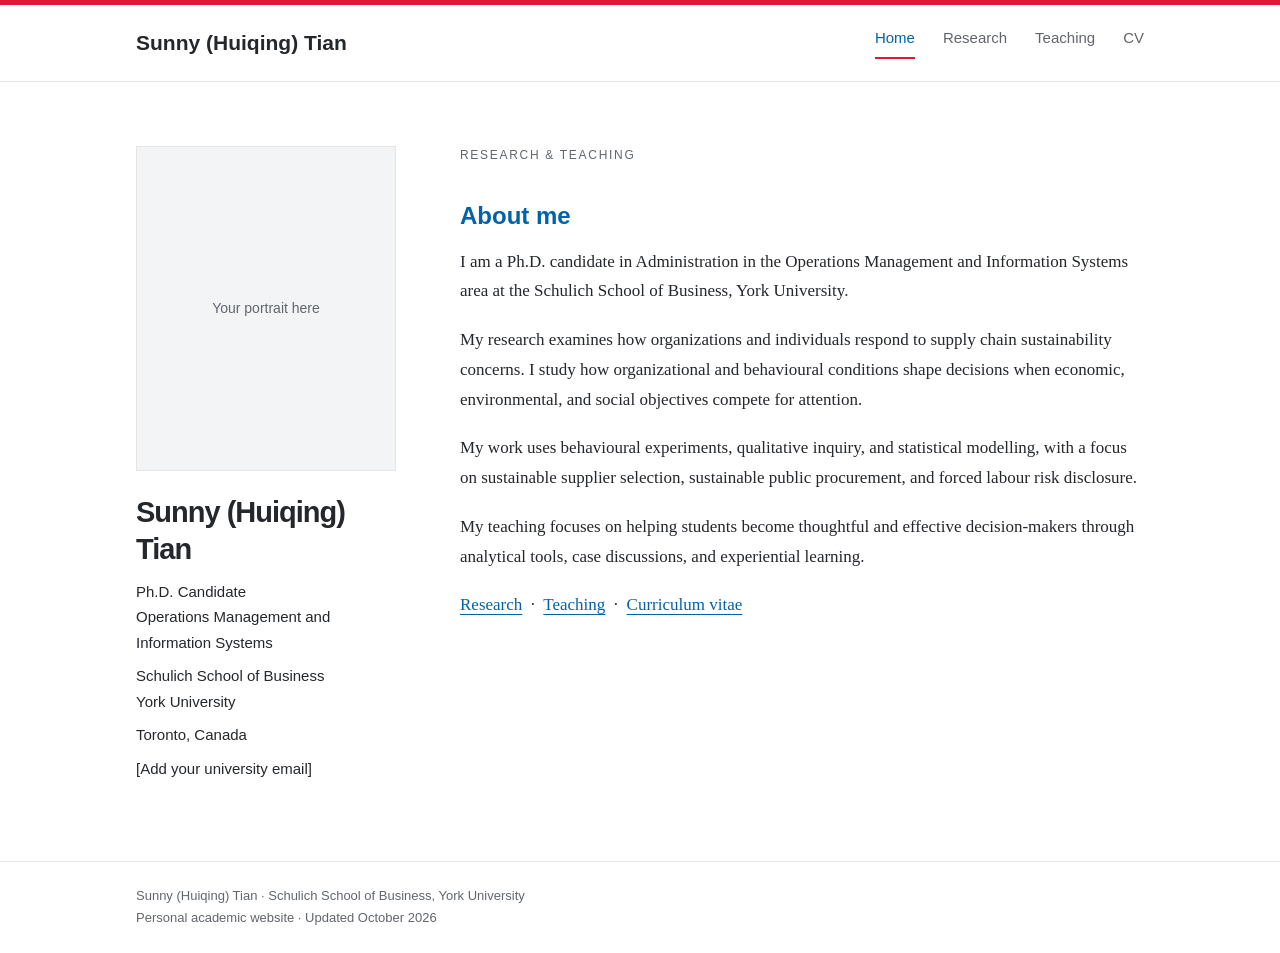
==== index.html @ 50fac361 "Add files via upload" ====
<!doctype html>
<html lang="en"><head><meta charset="utf-8"><meta name="viewport" content="width=device-width, initial-scale=1"><title>Home | Sunny (Huiqing) Tian</title><meta name="description" content="Sunny (Huiqing) Tian — research and teaching in sustainable supply chain management, behavioural operations, and operations management at Schulich School of Business, York University."><link rel="stylesheet" href="styles.css"></head>
<body><a class="skip" href="#main">Skip to content</a><header><div class="wrap"><a class="brand" href="index.html">Sunny (Huiqing) Tian</a><nav aria-label="Main navigation"><a href="index.html" aria-current="page">Home</a><a href="research.html">Research</a><a href="teaching.html">Teaching</a><a href="cv.html">CV</a></nav></div></header><main id="main" class="wrap"><div class="home"><aside class="profile"><!-- Replace the placeholder below with: <div class="portrait"><img src="headshot.jpg" alt="Sunny (Huiqing) Tian"></div> -->
<div class="portrait" role="img" aria-label="Space for a portrait">Your portrait here</div><h1>Sunny (Huiqing) Tian</h1><p>Ph.D. Candidate<br>Operations Management and Information Systems</p><p>Schulich School of Business<br>York University</p><p>Toronto, Canada</p><!-- Replace the following paragraph with your public email link. --><p>[Add your university email]</p></aside><section><p class="eyebrow">Research &amp; Teaching</p><h2>About me</h2><p>I am a Ph.D. candidate in Administration in the Operations Management and Information Systems area at the Schulich School of Business, York University.</p><p>My research examines how organizations and individuals respond to supply chain sustainability concerns. I study how organizational and behavioural conditions shape decisions when economic, environmental, and social objectives compete for attention.</p><p>My work uses behavioural experiments, qualitative inquiry, and statistical modelling, with a focus on sustainable supplier selection, sustainable public procurement, and forced labour risk disclosure.</p><p>My teaching focuses on helping students become thoughtful and effective decision-makers through analytical tools, case discussions, and experiential learning.</p><p><a href="research.html">Research</a> &nbsp;·&nbsp; <a href="teaching.html">Teaching</a> &nbsp;·&nbsp; <a href="cv.html">Curriculum vitae</a></p></section></div></main><footer class="site-footer"><div class="wrap">Sunny (Huiqing) Tian · Schulich School of Business, York University<br>Personal academic website · Updated October 2026</div></footer></body></html>
---- styles.css ----
*{box-sizing:border-box} :root{--blue:#0062AC;--red:#E31837;--ink:#24272b;--muted:#61666d;--line:#e5e5e5}html{scroll-behavior:smooth}body{margin:0;background:#fff;color:var(--ink);font:17px/1.75 Georgia,serif;border-top:5px solid var(--red)}a{color:var(--blue);text-underline-offset:4px}a:hover{color:#810001}a:focus-visible{outline:3px solid var(--blue);outline-offset:5px}.wrap{max-width:1080px;margin:auto;padding:0 36px}header{border-bottom:1px solid var(--line)}header .wrap{display:flex;justify-content:space-between;align-items:center;gap:28px;padding-top:22px;padding-bottom:22px}.brand{font:bold 21px/1.3 Arial,sans-serif;color:var(--ink);text-decoration:none}nav{display:flex;gap:28px;flex-wrap:wrap;font:15px/1.5 Arial,sans-serif}nav a{text-decoration:none;color:var(--muted)}nav a[aria-current=page]{color:var(--blue);border-bottom:2px solid var(--red);padding-bottom:7px}main{padding-top:64px!important;padding-bottom:72px!important;min-height:70vh}.home{display:grid;grid-template-columns:260px 1fr;gap:64px}.portrait{width:100%;aspect-ratio:4/5;background:#f2f4f6;display:grid;place-items:center;color:var(--muted);font:14px Arial,sans-serif;border:1px solid var(--line)}.portrait img{width:100%;height:100%;object-fit:cover}.profile h1{font-size:29px;margin:23px 0 10px}.profile p{font:15px/1.7 Arial,sans-serif;margin:8px 0}h1,h2,h3{font-family:Arial,sans-serif;line-height:1.3}h1{font-size:36px;letter-spacing:-1px;margin:0 0 30px}h2{font-size:24px;color:var(--blue);margin:36px 0 16px}h2:first-child{margin-top:0}h3{font-size:19px;margin:0 0 10px}p{margin:0 0 19px}.eyebrow{font:12px/1.5 Arial,sans-serif;letter-spacing:1.7px;text-transform:uppercase;color:var(--muted);margin-bottom:14px}.notice{padding:16px 20px;border-left:3px solid var(--red);background:#f8f8f8;margin-bottom:32px;font:15px/1.7 Arial,sans-serif}.content{max-width:800px}.entry{padding:25px 0;border-bottom:1px solid var(--line)}.meta{font:14px/1.7 Arial,sans-serif;color:var(--muted);margin-bottom:12px}.quotes{display:grid;grid-template-columns:1fr 1fr;gap:24px}blockquote{margin:12px 0;padding:22px;border-left:3px solid var(--red);background:#f7f8fa}blockquote p{margin:0 0 15px}blockquote footer{font:13px/1.6 Arial,sans-serif;color:var(--muted)}.site-footer{border-top:1px solid var(--line);font:13px/1.7 Arial,sans-serif;color:var(--muted);padding:23px 0}.skip{position:absolute;left:-9999px}.skip:focus{left:20px;top:15px;background:white;padding:10px;z-index:3}@media(max-width:720px){.wrap{padding:0 24px}header .wrap{align-items:flex-start;flex-direction:column;gap:18px}nav{gap:24px}main{padding-top:36px!important}.home{grid-template-columns:1fr;gap:36px}.profile{max-width:320px}.portrait{max-width:230px}.quotes{grid-template-columns:1fr}h1{font-size:30px}}
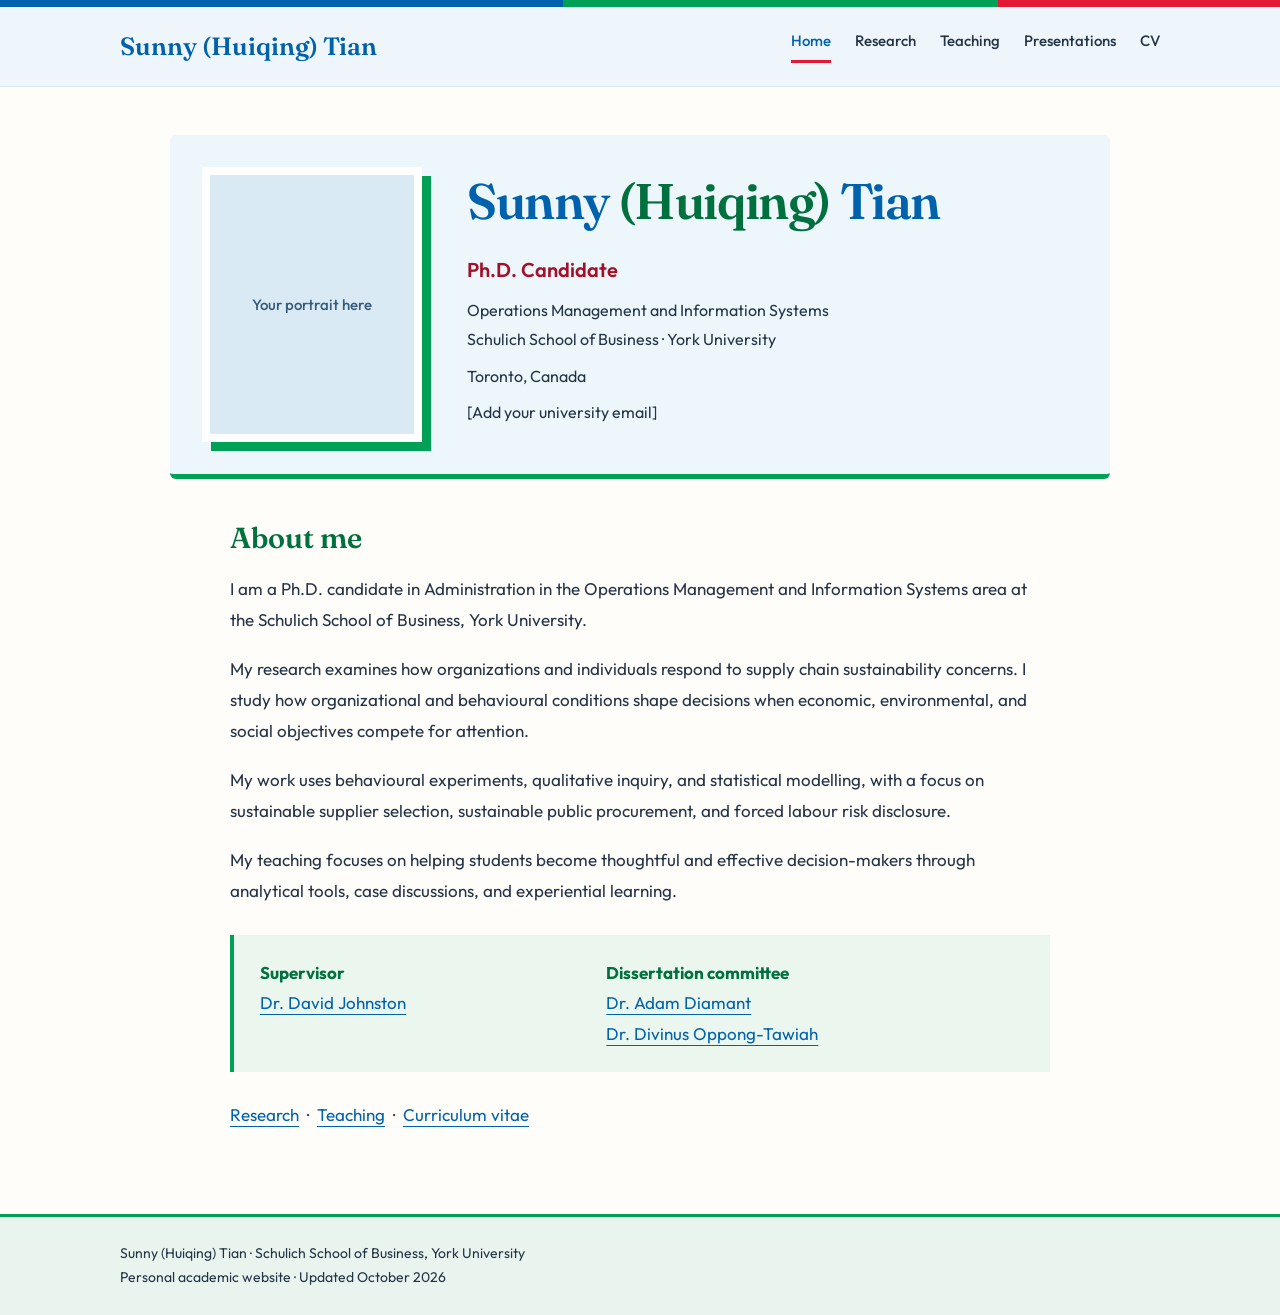
==== commit 8039fa25: "Add files via upload" ====
--- a/index.html
+++ b/index.html
@@ -1,4 +1,4 @@
 <!doctype html>
-<html lang="en"><head><meta charset="utf-8"><meta name="viewport" content="width=device-width, initial-scale=1"><title>Home | Sunny (Huiqing) Tian</title><meta name="description" content="Sunny (Huiqing) Tian — research and teaching in sustainable supply chain management, behavioural operations, and operations management at Schulich School of Business, York University."><link rel="stylesheet" href="styles.css"></head>
-<body><a class="skip" href="#main">Skip to content</a><header><div class="wrap"><a class="brand" href="index.html">Sunny (Huiqing) Tian</a><nav aria-label="Main navigation"><a href="index.html" aria-current="page">Home</a><a href="research.html">Research</a><a href="teaching.html">Teaching</a><a href="cv.html">CV</a></nav></div></header><main id="main" class="wrap"><div class="home"><aside class="profile"><!-- Replace the placeholder below with: <div class="portrait"><img src="headshot.jpg" alt="Sunny (Huiqing) Tian"></div> -->
-<div class="portrait" role="img" aria-label="Space for a portrait">Your portrait here</div><h1>Sunny (Huiqing) Tian</h1><p>Ph.D. Candidate<br>Operations Management and Information Systems</p><p>Schulich School of Business<br>York University</p><p>Toronto, Canada</p><!-- Replace the following paragraph with your public email link. --><p>[Add your university email]</p></aside><section><p class="eyebrow">Research &amp; Teaching</p><h2>About me</h2><p>I am a Ph.D. candidate in Administration in the Operations Management and Information Systems area at the Schulich School of Business, York University.</p><p>My research examines how organizations and individuals respond to supply chain sustainability concerns. I study how organizational and behavioural conditions shape decisions when economic, environmental, and social objectives compete for attention.</p><p>My work uses behavioural experiments, qualitative inquiry, and statistical modelling, with a focus on sustainable supplier selection, sustainable public procurement, and forced labour risk disclosure.</p><p>My teaching focuses on helping students become thoughtful and effective decision-makers through analytical tools, case discussions, and experiential learning.</p><p><a href="research.html">Research</a> &nbsp;·&nbsp; <a href="teaching.html">Teaching</a> &nbsp;·&nbsp; <a href="cv.html">Curriculum vitae</a></p></section></div></main><footer class="site-footer"><div class="wrap">Sunny (Huiqing) Tian · Schulich School of Business, York University<br>Personal academic website · Updated October 2026</div></footer></body></html>+<html lang="en"><head><meta charset="utf-8"><meta name="viewport" content="width=device-width, initial-scale=1"><title>Home | Sunny (Huiqing) Tian</title><meta name="description" content="Sunny (Huiqing) Tian — research and teaching in sustainable supply chain management, behavioural operations, and operations management at Schulich School of Business, York University."><link rel="preconnect" href="https://fonts.googleapis.com"><link rel="preconnect" href="https://fonts.gstatic.com" crossorigin><link href="https://fonts.googleapis.com/css2?family=Fraunces:wght@500;600;700&amp;family=Outfit:wght@400;500;600;700&amp;display=swap" rel="stylesheet"><link rel="stylesheet" href="styles.css"></head>
+<body><a class="skip" href="#main">Skip to content</a><header><div class="wrap"><a class="brand" href="index.html">Sunny (Huiqing) Tian</a><nav aria-label="Main navigation"><a href="index.html" aria-current="page">Home</a><a href="research.html">Research</a><a href="teaching.html">Teaching</a><a href="presentations.html">Presentations</a><a href="cv.html">CV</a></nav></div></header><main id="main" class="wrap"><div class="home"><section class="profile" aria-label="Profile and contact information"><!-- Replace the placeholder with <div class="portrait"><img src="headshot.jpg" alt="Sunny (Huiqing) Tian"></div> -->
+<div class="portrait" role="img" aria-label="Space for your portrait"><span>Your portrait here</span></div><div class="contact"><h1>Sunny <span>(Huiqing)</span> Tian</h1><p class="role">Ph.D. Candidate</p><p>Operations Management and Information Systems<br>Schulich School of Business · York University</p><p>Toronto, Canada</p><p>[Add your university email]</p></div></section><section class="about"><h2>About me</h2><p>I am a Ph.D. candidate in Administration in the Operations Management and Information Systems area at the Schulich School of Business, York University.</p><p>My research examines how organizations and individuals respond to supply chain sustainability concerns. I study how organizational and behavioural conditions shape decisions when economic, environmental, and social objectives compete for attention.</p><p>My work uses behavioural experiments, qualitative inquiry, and statistical modelling, with a focus on sustainable supplier selection, sustainable public procurement, and forced labour risk disclosure.</p><p>My teaching focuses on helping students become thoughtful and effective decision-makers through analytical tools, case discussions, and experiential learning.</p><div class="advisors"><p><strong>Supervisor</strong><br><a href="https://schulich.yorku.ca/faculty/david-johnston/">Dr. David Johnston</a></p><p><strong>Dissertation committee</strong><br><a href="https://schulich.yorku.ca/faculty/adam-diamant/">Dr. Adam Diamant</a><br><a href="https://schulich.yorku.ca/faculty/divinus-oppong-tawiah/">Dr. Divinus Oppong-Tawiah</a></p></div><p><a href="research.html">Research</a> &nbsp;·&nbsp; <a href="teaching.html">Teaching</a> &nbsp;·&nbsp; <a href="cv.html">Curriculum vitae</a></p></section></div></main><footer class="site-footer"><div class="wrap">Sunny (Huiqing) Tian · Schulich School of Business, York University<br>Personal academic website · Updated October 2026</div></footer></body></html>
--- a/styles.css
+++ b/styles.css
@@ -1 +1 @@
-*{box-sizing:border-box} :root{--blue:#0062AC;--red:#E31837;--ink:#24272b;--muted:#61666d;--line:#e5e5e5}html{scroll-behavior:smooth}body{margin:0;background:#fff;color:var(--ink);font:17px/1.75 Georgia,serif;border-top:5px solid var(--red)}a{color:var(--blue);text-underline-offset:4px}a:hover{color:#810001}a:focus-visible{outline:3px solid var(--blue);outline-offset:5px}.wrap{max-width:1080px;margin:auto;padding:0 36px}header{border-bottom:1px solid var(--line)}header .wrap{display:flex;justify-content:space-between;align-items:center;gap:28px;padding-top:22px;padding-bottom:22px}.brand{font:bold 21px/1.3 Arial,sans-serif;color:var(--ink);text-decoration:none}nav{display:flex;gap:28px;flex-wrap:wrap;font:15px/1.5 Arial,sans-serif}nav a{text-decoration:none;color:var(--muted)}nav a[aria-current=page]{color:var(--blue);border-bottom:2px solid var(--red);padding-bottom:7px}main{padding-top:64px!important;padding-bottom:72px!important;min-height:70vh}.home{display:grid;grid-template-columns:260px 1fr;gap:64px}.portrait{width:100%;aspect-ratio:4/5;background:#f2f4f6;display:grid;place-items:center;color:var(--muted);font:14px Arial,sans-serif;border:1px solid var(--line)}.portrait img{width:100%;height:100%;object-fit:cover}.profile h1{font-size:29px;margin:23px 0 10px}.profile p{font:15px/1.7 Arial,sans-serif;margin:8px 0}h1,h2,h3{font-family:Arial,sans-serif;line-height:1.3}h1{font-size:36px;letter-spacing:-1px;margin:0 0 30px}h2{font-size:24px;color:var(--blue);margin:36px 0 16px}h2:first-child{margin-top:0}h3{font-size:19px;margin:0 0 10px}p{margin:0 0 19px}.eyebrow{font:12px/1.5 Arial,sans-serif;letter-spacing:1.7px;text-transform:uppercase;color:var(--muted);margin-bottom:14px}.notice{padding:16px 20px;border-left:3px solid var(--red);background:#f8f8f8;margin-bottom:32px;font:15px/1.7 Arial,sans-serif}.content{max-width:800px}.entry{padding:25px 0;border-bottom:1px solid var(--line)}.meta{font:14px/1.7 Arial,sans-serif;color:var(--muted);margin-bottom:12px}.quotes{display:grid;grid-template-columns:1fr 1fr;gap:24px}blockquote{margin:12px 0;padding:22px;border-left:3px solid var(--red);background:#f7f8fa}blockquote p{margin:0 0 15px}blockquote footer{font:13px/1.6 Arial,sans-serif;color:var(--muted)}.site-footer{border-top:1px solid var(--line);font:13px/1.7 Arial,sans-serif;color:var(--muted);padding:23px 0}.skip{position:absolute;left:-9999px}.skip:focus{left:20px;top:15px;background:white;padding:10px;z-index:3}@media(max-width:720px){.wrap{padding:0 24px}header .wrap{align-items:flex-start;flex-direction:column;gap:18px}nav{gap:24px}main{padding-top:36px!important}.home{grid-template-columns:1fr;gap:36px}.profile{max-width:320px}.portrait{max-width:230px}.quotes{grid-template-columns:1fr}h1{font-size:30px}}+*{box-sizing:border-box}:root{--blue:#0062AC;--green:#00A057;--green-text:#00713e;--red:#E31837;--ink:#243447;--muted:#4d6072;--line:#d6e4e9;--display:"Fraunces",Georgia,serif;--body:"Outfit",Arial,sans-serif}html{scroll-behavior:smooth}body{margin:0;background:#fffdf9;color:var(--ink);font:17px/1.8 var(--body)}body:before{content:"";display:block;height:7px;background:linear-gradient(to right,var(--blue) 0 44%,var(--green) 44% 78%,var(--red) 78%)}a{color:var(--blue);text-underline-offset:5px}a:hover{color:#a31029}a:focus-visible{outline:3px solid var(--blue);outline-offset:5px}.wrap{max-width:1120px;margin:auto;padding:0 40px}header{background:#eef6fb;border-bottom:1px solid #d9e9f4}header .wrap{display:flex;align-items:center;justify-content:space-between;gap:25px;padding-top:23px;padding-bottom:23px}.brand{font:600 25px/1.2 var(--display);color:var(--blue);text-decoration:none}nav{display:flex;gap:24px;flex-wrap:wrap;font:500 15px/1.5 var(--body)}nav a{text-decoration:none;color:var(--ink)}nav a[aria-current=page]{color:var(--blue);border-bottom:3px solid var(--red);padding-bottom:7px}main{padding-top:48px!important;padding-bottom:64px!important;min-height:70vh}.home{max-width:940px;margin:auto}.profile{display:grid;grid-template-columns:220px 1fr;gap:45px;align-items:center;padding:32px;background:#edf6fb;border-radius:6px;border-bottom:5px solid var(--green)}.portrait{width:220px;aspect-ratio:4/5;background:#d9eaf5;display:grid;place-items:center;color:#365a77;border:8px solid #fff;box-shadow:9px 9px 0 #00A057}.portrait img{width:100%;height:100%;object-fit:cover}.portrait span{font:500 15px var(--body)}.profile h1{font:600 clamp(34px,4.4vw,50px)/1.14 var(--display);color:var(--blue);letter-spacing:-1.4px;margin:0 0 22px}.profile h1 span{color:var(--green-text)}.profile p{margin:8px 0;font-size:16px}.profile .role{color:#a31029;font-weight:600;font-size:20px}.about{max-width:820px;margin:40px auto 0}.advisors{display:grid;grid-template-columns:1fr 1.3fr;gap:25px;padding:23px 26px;margin:28px 0;background:#eaf6ee;border-left:4px solid var(--green)}.advisors p{margin:0}.advisors strong{color:var(--green-text)}h1,h2,h3{font-family:var(--display);line-height:1.3}h1{font-size:44px;letter-spacing:-1px;color:var(--blue);margin:0 0 30px}h2{font-size:29px;color:var(--green-text);margin:36px 0 18px;font-weight:600}h2:first-child{margin-top:0}h3{font-size:24px;font-weight:700;color:var(--blue);margin:0 0 12px}p{margin:0 0 19px}.content{max-width:920px;margin:auto}.entry{padding:25px 28px;margin:22px 0;background:#eef6fc;border-left:4px solid var(--blue);border-radius:0 6px 6px 0}.entry:nth-of-type(even){background:#edf7f0;border-left-color:var(--green)}.entry:nth-of-type(even) h3{color:var(--green-text)}.entry:nth-of-type(3n){border-left-color:var(--red);background:#fdf0f1}.entry:nth-of-type(3n) h3{color:#aa1530}.entry p:last-child{margin-bottom:0}.meta{font:16px/1.7 var(--body);color:var(--ink);margin-bottom:12px}.quotes{display:grid;grid-template-columns:1fr 1fr;gap:22px}blockquote{margin:0;padding:28px;background:#eef6fc;border-top:4px solid var(--blue);border-radius:5px}blockquote:nth-child(2),blockquote:nth-child(3){background:#edf7f0;border-color:var(--green)}blockquote:nth-child(4){background:#fdf0f1;border-color:var(--red)}blockquote:before{content:"“";display:block;color:var(--blue);font:64px/.75 var(--display);margin-top:10px}blockquote p{font:500 20px/1.55 var(--display);margin:12px 0 22px}blockquote footer{font:14px/1.6 var(--body);color:var(--muted)}.page-intro{display:flex;align-items:center;justify-content:space-between;gap:25px;margin-bottom:28px}.page-intro h1{margin:0}.small-photo{width:205px;flex-shrink:0;margin:0;transform:rotate(2deg);background:white;padding:8px;border:1px solid #d9e5e9;box-shadow:5px 5px 0 #dceee3}.photo-placeholder,.small-photo img{display:grid;place-items:center;width:100%;height:120px;object-fit:cover;background:#e5f0f8;color:#365a77;font-size:14px}.small-photo figcaption{font:12px/1.5 var(--body);padding-top:6px;color:var(--muted)}.site-footer{background:#eaf4ee;border-top:3px solid var(--green);font:14px/1.7 var(--body);color:var(--ink);padding:25px 0}.skip{position:absolute;left:-9999px}.skip:focus{left:20px;top:15px;background:white;padding:10px;z-index:3}@media(max-width:850px){header .wrap{align-items:flex-start;flex-direction:column;gap:18px}.brand{font-size:25px}nav{gap:22px}}@media(max-width:620px){.wrap{padding:0 22px}main{padding-top:28px!important}.profile{grid-template-columns:1fr;padding:25px;gap:28px}.portrait{width:185px}.profile h1{font-size:38px}.profile p{font-size:15px}.quotes,.advisors{grid-template-columns:1fr}.entry{padding:22px}h1{font-size:36px}h3{font-size:22px}.page-intro{align-items:flex-start}.small-photo{width:140px}.photo-placeholder,.small-photo img{height:95px}nav{gap:16px;font-size:14px}.page-intro h1{font-size:30px}}@media(prefers-reduced-motion:reduce){html{scroll-behavior:auto}}
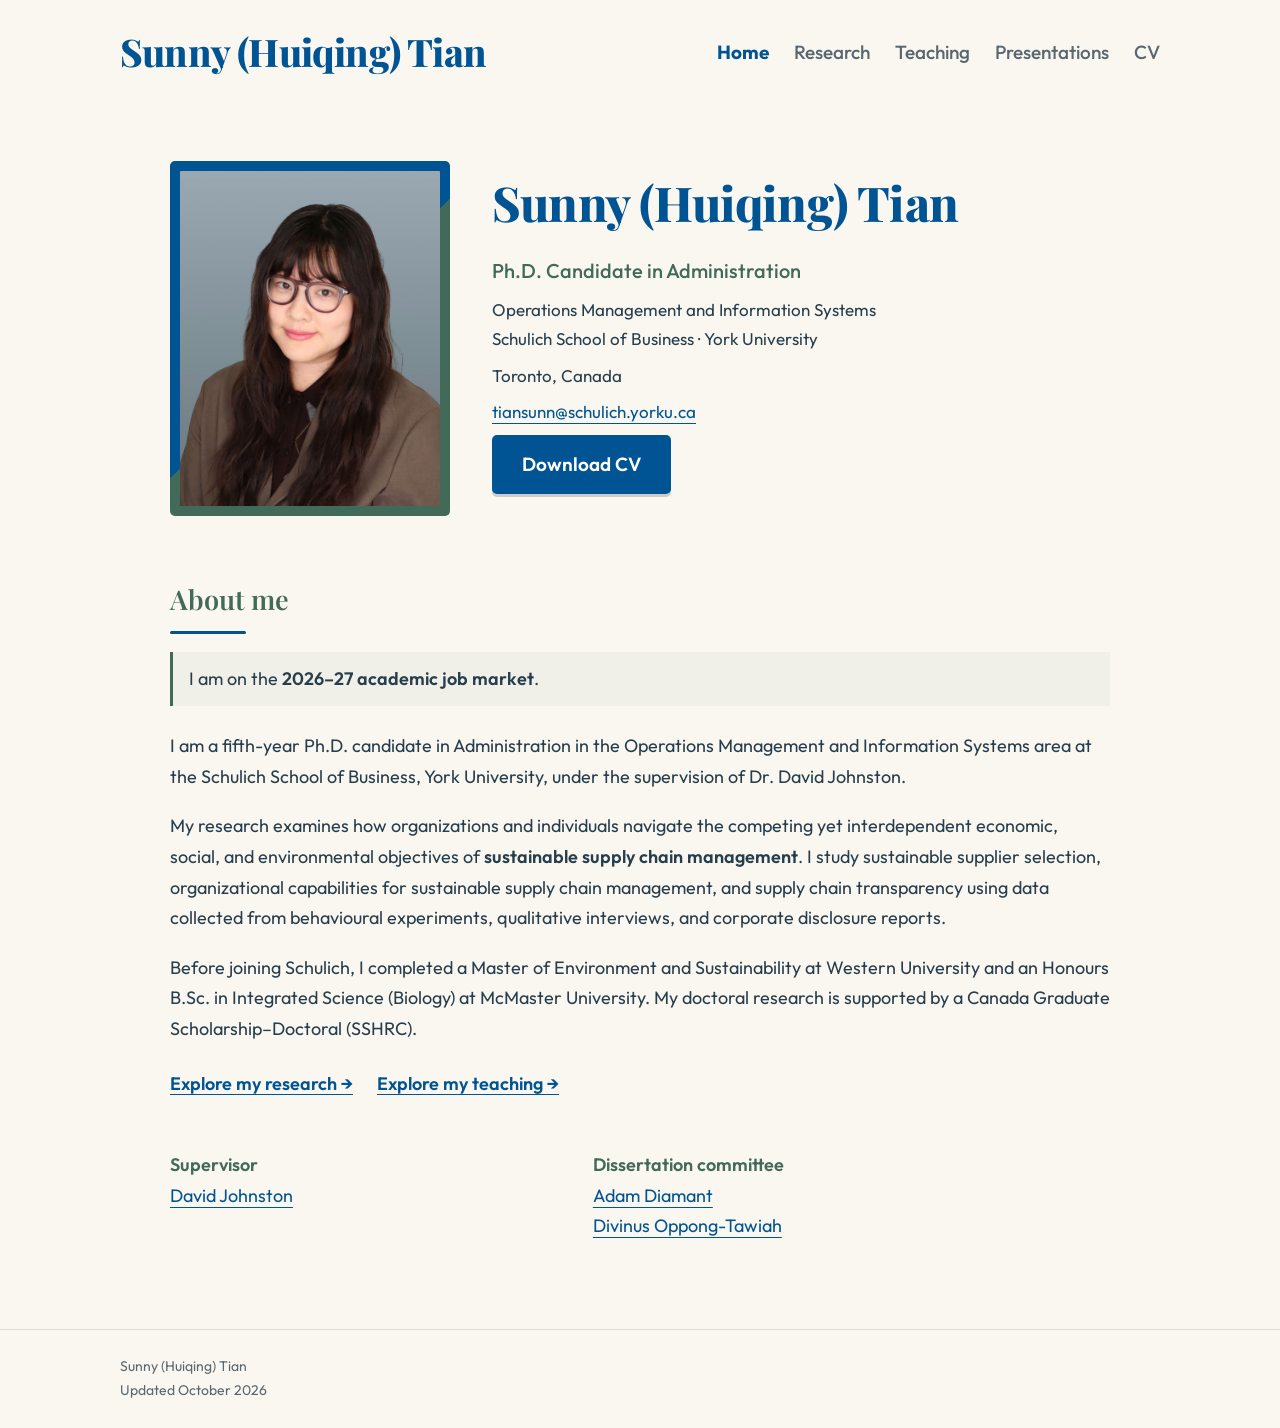
==== commit 12344918: "Add files via upload" ====
--- a/index.html
+++ b/index.html
@@ -1,4 +1,3 @@
 <!doctype html>
-<html lang="en"><head><meta charset="utf-8"><meta name="viewport" content="width=device-width, initial-scale=1"><title>Home | Sunny (Huiqing) Tian</title><meta name="description" content="Sunny (Huiqing) Tian — research and teaching in sustainable supply chain management, behavioural operations, and operations management at Schulich School of Business, York University."><link rel="preconnect" href="https://fonts.googleapis.com"><link rel="preconnect" href="https://fonts.gstatic.com" crossorigin><link href="https://fonts.googleapis.com/css2?family=Fraunces:wght@500;600;700&amp;family=Outfit:wght@400;500;600;700&amp;display=swap" rel="stylesheet"><link rel="stylesheet" href="styles.css"></head>
-<body><a class="skip" href="#main">Skip to content</a><header><div class="wrap"><a class="brand" href="index.html">Sunny (Huiqing) Tian</a><nav aria-label="Main navigation"><a href="index.html" aria-current="page">Home</a><a href="research.html">Research</a><a href="teaching.html">Teaching</a><a href="presentations.html">Presentations</a><a href="cv.html">CV</a></nav></div></header><main id="main" class="wrap"><div class="home"><section class="profile" aria-label="Profile and contact information"><!-- Replace the placeholder with <div class="portrait"><img src="headshot.jpg" alt="Sunny (Huiqing) Tian"></div> -->
-<div class="portrait" role="img" aria-label="Space for your portrait"><span>Your portrait here</span></div><div class="contact"><h1>Sunny <span>(Huiqing)</span> Tian</h1><p class="role">Ph.D. Candidate</p><p>Operations Management and Information Systems<br>Schulich School of Business · York University</p><p>Toronto, Canada</p><p>[Add your university email]</p></div></section><section class="about"><h2>About me</h2><p>I am a Ph.D. candidate in Administration in the Operations Management and Information Systems area at the Schulich School of Business, York University.</p><p>My research examines how organizations and individuals respond to supply chain sustainability concerns. I study how organizational and behavioural conditions shape decisions when economic, environmental, and social objectives compete for attention.</p><p>My work uses behavioural experiments, qualitative inquiry, and statistical modelling, with a focus on sustainable supplier selection, sustainable public procurement, and forced labour risk disclosure.</p><p>My teaching focuses on helping students become thoughtful and effective decision-makers through analytical tools, case discussions, and experiential learning.</p><div class="advisors"><p><strong>Supervisor</strong><br><a href="https://schulich.yorku.ca/faculty/david-johnston/">Dr. David Johnston</a></p><p><strong>Dissertation committee</strong><br><a href="https://schulich.yorku.ca/faculty/adam-diamant/">Dr. Adam Diamant</a><br><a href="https://schulich.yorku.ca/faculty/divinus-oppong-tawiah/">Dr. Divinus Oppong-Tawiah</a></p></div><p><a href="research.html">Research</a> &nbsp;·&nbsp; <a href="teaching.html">Teaching</a> &nbsp;·&nbsp; <a href="cv.html">Curriculum vitae</a></p></section></div></main><footer class="site-footer"><div class="wrap">Sunny (Huiqing) Tian · Schulich School of Business, York University<br>Personal academic website · Updated October 2026</div></footer></body></html>+<html lang="en"><head><meta charset="utf-8"><meta name="viewport" content="width=device-width, initial-scale=1"><title>Home | Sunny (Huiqing) Tian</title><meta name="description" content="Sunny (Huiqing) Tian — research and teaching in sustainable supply chain management, behavioural operations, and operations management at Schulich School of Business, York University."><link rel="preconnect" href="https://fonts.googleapis.com"><link rel="preconnect" href="https://fonts.gstatic.com" crossorigin><link href="https://fonts.googleapis.com/css2?family=Playfair+Display:wght@600;700;800&amp;family=Outfit:wght@400;500;600;700&amp;display=swap" rel="stylesheet"><link rel="stylesheet" href="styles.css"><link rel="icon" href="favicon.ico" sizes="any"><link rel="icon" type="image/png" sizes="64x64" href="favicon.png"></head>
+<body class="index-page"><a class="skip" href="#main">Skip to content</a><header><div class="wrap"><a class="brand" href="index.html">Sunny <span class="name-middle">(Huiqing)</span> Tian</a><nav aria-label="Main navigation"><a href="index.html" aria-current="page">Home</a><a href="research.html">Research</a><a href="teaching.html">Teaching</a><a href="presentations.html">Presentations</a><a href="cv.html">CV</a></nav></div></header><main id="main" class="wrap"><div class="home"><section class="profile" aria-label="Profile and contact information"><div class="portrait"><div class="portrait-window"><img src="headshot.jpg" alt="Sunny (Huiqing) Tian"></div></div><div class="contact"><h1>Sunny <span>(Huiqing)</span> Tian</h1><p class="role">Ph.D. Candidate in Administration</p><p>Operations Management and Information Systems<br>Schulich School of Business · York University</p><p>Toronto, Canada</p><p><a href="mailto:tiansunn@schulich.yorku.ca">tiansunn@schulich.yorku.ca</a></p><p><a class="button" href="cv.pdf">Download CV</a></p></div></section><section class="about"><h2>About me</h2><p class="market-note">I am on the <strong>2026–27 academic job market</strong>.</p><p>I am a fifth-year Ph.D. candidate in Administration in the Operations Management and Information Systems area at the Schulich School of Business, York University, under the supervision of Dr. David Johnston.</p><p>My research examines how organizations and individuals navigate the competing yet interdependent economic, social, and environmental objectives of <strong>sustainable supply chain management</strong>. I study sustainable supplier selection, organizational capabilities for sustainable supply chain management, and supply chain transparency using data collected from behavioural experiments, qualitative interviews, and corporate disclosure reports.</p><p>Before joining Schulich, I completed a Master of Environment and Sustainability at Western University and an Honours B.Sc. in Integrated Science (Biology) at McMaster University. My doctoral research is supported by a Canada Graduate Scholarship–Doctoral (SSHRC).</p><div class="about-links"><a href="research.html">Explore my research →</a><a href="teaching.html">Explore my teaching →</a></div><div class="advisors"><p><strong>Supervisor</strong><br><a href="https://schulich.yorku.ca/faculty/david-johnston/">David Johnston</a></p><p><strong>Dissertation committee</strong><br><a href="https://schulich.yorku.ca/faculty/adam-diamant/">Adam Diamant</a><br><a href="https://schulich.yorku.ca/faculty/divinus-oppong-tawiah/">Divinus Oppong-Tawiah</a></p></div></section></div></main><footer class="site-footer"><div class="wrap">Sunny (Huiqing) Tian<br>Updated October 2026</div></footer><script src="name-hover.js" defer></script></body></html>
--- a/styles.css
+++ b/styles.css
@@ -1 +1,171 @@
-*{box-sizing:border-box}:root{--blue:#0062AC;--green:#00A057;--green-text:#00713e;--red:#E31837;--ink:#243447;--muted:#4d6072;--line:#d6e4e9;--display:"Fraunces",Georgia,serif;--body:"Outfit",Arial,sans-serif}html{scroll-behavior:smooth}body{margin:0;background:#fffdf9;color:var(--ink);font:17px/1.8 var(--body)}body:before{content:"";display:block;height:7px;background:linear-gradient(to right,var(--blue) 0 44%,var(--green) 44% 78%,var(--red) 78%)}a{color:var(--blue);text-underline-offset:5px}a:hover{color:#a31029}a:focus-visible{outline:3px solid var(--blue);outline-offset:5px}.wrap{max-width:1120px;margin:auto;padding:0 40px}header{background:#eef6fb;border-bottom:1px solid #d9e9f4}header .wrap{display:flex;align-items:center;justify-content:space-between;gap:25px;padding-top:23px;padding-bottom:23px}.brand{font:600 25px/1.2 var(--display);color:var(--blue);text-decoration:none}nav{display:flex;gap:24px;flex-wrap:wrap;font:500 15px/1.5 var(--body)}nav a{text-decoration:none;color:var(--ink)}nav a[aria-current=page]{color:var(--blue);border-bottom:3px solid var(--red);padding-bottom:7px}main{padding-top:48px!important;padding-bottom:64px!important;min-height:70vh}.home{max-width:940px;margin:auto}.profile{display:grid;grid-template-columns:220px 1fr;gap:45px;align-items:center;padding:32px;background:#edf6fb;border-radius:6px;border-bottom:5px solid var(--green)}.portrait{width:220px;aspect-ratio:4/5;background:#d9eaf5;display:grid;place-items:center;color:#365a77;border:8px solid #fff;box-shadow:9px 9px 0 #00A057}.portrait img{width:100%;height:100%;object-fit:cover}.portrait span{font:500 15px var(--body)}.profile h1{font:600 clamp(34px,4.4vw,50px)/1.14 var(--display);color:var(--blue);letter-spacing:-1.4px;margin:0 0 22px}.profile h1 span{color:var(--green-text)}.profile p{margin:8px 0;font-size:16px}.profile .role{color:#a31029;font-weight:600;font-size:20px}.about{max-width:820px;margin:40px auto 0}.advisors{display:grid;grid-template-columns:1fr 1.3fr;gap:25px;padding:23px 26px;margin:28px 0;background:#eaf6ee;border-left:4px solid var(--green)}.advisors p{margin:0}.advisors strong{color:var(--green-text)}h1,h2,h3{font-family:var(--display);line-height:1.3}h1{font-size:44px;letter-spacing:-1px;color:var(--blue);margin:0 0 30px}h2{font-size:29px;color:var(--green-text);margin:36px 0 18px;font-weight:600}h2:first-child{margin-top:0}h3{font-size:24px;font-weight:700;color:var(--blue);margin:0 0 12px}p{margin:0 0 19px}.content{max-width:920px;margin:auto}.entry{padding:25px 28px;margin:22px 0;background:#eef6fc;border-left:4px solid var(--blue);border-radius:0 6px 6px 0}.entry:nth-of-type(even){background:#edf7f0;border-left-color:var(--green)}.entry:nth-of-type(even) h3{color:var(--green-text)}.entry:nth-of-type(3n){border-left-color:var(--red);background:#fdf0f1}.entry:nth-of-type(3n) h3{color:#aa1530}.entry p:last-child{margin-bottom:0}.meta{font:16px/1.7 var(--body);color:var(--ink);margin-bottom:12px}.quotes{display:grid;grid-template-columns:1fr 1fr;gap:22px}blockquote{margin:0;padding:28px;background:#eef6fc;border-top:4px solid var(--blue);border-radius:5px}blockquote:nth-child(2),blockquote:nth-child(3){background:#edf7f0;border-color:var(--green)}blockquote:nth-child(4){background:#fdf0f1;border-color:var(--red)}blockquote:before{content:"“";display:block;color:var(--blue);font:64px/.75 var(--display);margin-top:10px}blockquote p{font:500 20px/1.55 var(--display);margin:12px 0 22px}blockquote footer{font:14px/1.6 var(--body);color:var(--muted)}.page-intro{display:flex;align-items:center;justify-content:space-between;gap:25px;margin-bottom:28px}.page-intro h1{margin:0}.small-photo{width:205px;flex-shrink:0;margin:0;transform:rotate(2deg);background:white;padding:8px;border:1px solid #d9e5e9;box-shadow:5px 5px 0 #dceee3}.photo-placeholder,.small-photo img{display:grid;place-items:center;width:100%;height:120px;object-fit:cover;background:#e5f0f8;color:#365a77;font-size:14px}.small-photo figcaption{font:12px/1.5 var(--body);padding-top:6px;color:var(--muted)}.site-footer{background:#eaf4ee;border-top:3px solid var(--green);font:14px/1.7 var(--body);color:var(--ink);padding:25px 0}.skip{position:absolute;left:-9999px}.skip:focus{left:20px;top:15px;background:white;padding:10px;z-index:3}@media(max-width:850px){header .wrap{align-items:flex-start;flex-direction:column;gap:18px}.brand{font-size:25px}nav{gap:22px}}@media(max-width:620px){.wrap{padding:0 22px}main{padding-top:28px!important}.profile{grid-template-columns:1fr;padding:25px;gap:28px}.portrait{width:185px}.profile h1{font-size:38px}.profile p{font-size:15px}.quotes,.advisors{grid-template-columns:1fr}.entry{padding:22px}h1{font-size:36px}h3{font-size:22px}.page-intro{align-items:flex-start}.small-photo{width:140px}.photo-placeholder,.small-photo img{height:95px}nav{gap:16px;font-size:14px}.page-intro h1{font-size:30px}}@media(prefers-reduced-motion:reduce){html{scroll-behavior:auto}}+*{box-sizing:border-box}
+:root{--blue:#005493;--green:#426A59;--plum:#793D50;--ink:#263E4D;--muted:#5A6770;--paper:#FAF7F0;--header:#FAF7F0;--line:#DCDCD3;--display:"Playfair Display",Georgia,serif;--name:"Playfair Display",Georgia,serif;--title:"Playfair Display",Georgia,serif;--body:"Outfit",Arial,sans-serif}
+html{scroll-behavior:smooth}body{margin:0;background:var(--paper);color:var(--ink);font:17px/1.8 var(--body);--page-accent:var(--blue);--page-tint:#EDF2F5}.teaching-page{--page-accent:var(--green);--page-tint:#EEF2EC}.presentations-page{--page-accent:var(--plum);--page-tint:#F3EDF1}.cv-page{--page-accent:#465568;--page-tint:#EEF0F2}
+a{color:var(--page-accent);text-underline-offset:5px}a:hover{color:var(--plum)}a:focus-visible{outline:3px solid var(--page-accent);outline-offset:5px}.wrap{max-width:1120px;margin:auto;padding:0 40px}
+header{background:var(--header);border:0}header .wrap{display:flex;align-items:center;justify-content:space-between;gap:26px;padding-top:25px;padding-bottom:25px}.brand{font:600 42px/1.08 var(--name);color:var(--page-accent);text-decoration:none;letter-spacing:-1px;white-space:nowrap}.name-middle{font-style:italic;font-weight:600}nav{display:flex;gap:21px;flex-wrap:wrap;font:500 15px/1.5 var(--body)}nav a{color:var(--muted);text-decoration:none;padding:5px 0}nav a[aria-current=page]{color:var(--page-accent);font-weight:700}
+main{padding-top:48px!important;padding-bottom:64px!important;min-height:70vh}.home{max-width:940px;margin:auto}.content{max-width:920px;margin:auto}h1,h2,h3{line-height:1.3}h1,h2{font-family:var(--display);font-weight:400;color:var(--page-accent)}h1{font-size:44px;letter-spacing:-1px;margin:0 0 28px}h2{font-size:29px;margin:36px 0 18px}h2:first-child{margin-top:0}h3{font:700 22px/1.4 var(--title);color:var(--page-accent);margin:0 0 12px}p{margin:0 0 19px}strong{font-weight:600}
+.profile{display:grid;grid-template-columns:220px 1fr;gap:45px;align-items:center;padding:10px 0 34px;border-bottom:1px solid var(--line)}.profile h1{font:600 clamp(40px,4.5vw,54px)/1.08 var(--name);letter-spacing:-1px;margin:0 0 22px;color:var(--blue)}.profile h1 span{font-style:italic}.profile p{margin:8px 0;font-size:16px}.profile .role{font-size:20px;font-weight:500;color:var(--green)}.portrait{width:220px;height:285px;padding:8px;background:var(--green);border:2px solid #345746;border-radius:5px;box-shadow:7px 7px 0 #DCE4D9,0 12px 24px #263e4d14}.portrait-window{width:100%;height:100%;overflow:hidden;border-radius:1px}.portrait img{display:block;width:100%;height:100%;object-fit:cover;object-position:50% 42%;transform:scale(1.12);transform-origin:50% 42%}.about{margin-top:32px}.index-page .about h2{color:var(--green)}.market-note{border-left:3px solid var(--green);background:#EEF2EC;padding:13px 18px;margin:0 0 25px}.advisors{display:grid;grid-template-columns:1fr 1.3fr;gap:25px;margin:28px 0 0;padding:23px 0;border-top:1px solid var(--line)}.advisors p{margin:0}.advisors strong{color:var(--green)}.button{display:inline-block;background:var(--page-accent);color:white;padding:10px 21px;border-radius:4px;text-decoration:none;font-weight:500}.button:hover{background:var(--ink);color:#fff}
+.entry{background:var(--page-tint);border-left:3px solid var(--page-accent);border-radius:0 5px 5px 0;padding:25px 28px;margin:22px 0}.entry p:last-child{margin-bottom:0}.meta{font:15px/1.7 var(--body);color:var(--muted);margin-bottom:12px}.authors{margin-bottom:8px}.status{font-size:15px;font-weight:500;border-bottom:1px solid #d7dfe3;padding-bottom:13px}.presentation-events{list-style:none;padding:0 0 0 22px;margin:15px 0 0}.presentation-events li{margin-bottom:14px}.presentation-events li:last-child{margin-bottom:0}
+.research-focus{display:grid;grid-template-columns:1.2fr 1fr;gap:42px;margin:34px 0 42px;padding:28px 0;border-top:1px solid #AEBEC8;border-bottom:1px solid #AEBEC8}.research-focus section+section{padding-left:34px;border-left:1px solid #D4DDE2}.research-focus h2{font:italic 600 31px/1.2 var(--name);margin:0 0 17px;color:var(--blue)}.research-focus ul{list-style:none;padding:0;margin:0}.research-focus li{position:relative;padding-left:20px;font-size:17px;line-height:1.65;margin:10px 0}.research-focus li:before{content:"";width:5px;height:5px;background:#A78D73;border-radius:50%;position:absolute;left:0;top:12px}
+.teaching-role{display:flex;align-items:center;gap:13px;color:var(--green);font:italic 600 25px/1.2 var(--name);margin:0 0 16px}.teaching-role:after{content:"";width:44px;height:1px;background:#A0B4A4}.evaluation{padding:0;background:transparent;border:0;font-size:15px;margin-top:15px}.evaluation strong{font:600 16px var(--body);color:var(--ink)}.quotes{display:grid;grid-template-columns:1fr 1fr;gap:22px}blockquote{margin:0;padding:27px;background:#EEF2EC;border-top:2px solid #7E9988;border-radius:3px}blockquote:before{content:"“";display:block;color:var(--green);font:64px/.75 var(--display);margin-top:10px}blockquote p{font:600 18px/1.6 var(--title);margin:12px 0 22px}blockquote footer{font:14px/1.6 var(--body);color:var(--muted)}.site-footer{background:var(--header);border:0;font:14px/1.7 var(--body);padding:25px 0;color:var(--muted)}.cv-download{padding-top:8px}.skip{position:absolute;left:-9999px}.skip:focus{left:20px;top:15px;background:#fff;padding:10px;z-index:3}
+@media(max-width:1000px){header .wrap{flex-direction:column;align-items:flex-start;gap:18px}.brand{font-size:43px}}
+@media(max-width:620px){.wrap{padding:0 22px}header .wrap{padding-top:22px;padding-bottom:22px}.brand{font-size:clamp(29px,7.9vw,40px);white-space:normal}nav{gap:17px;font-size:14px}main{padding-top:30px!important}.profile{grid-template-columns:1fr;gap:28px}.portrait{width:185px;height:245px}.profile h1{font-size:43px}.profile p{font-size:15px}.contact a{overflow-wrap:anywhere}.quotes,.advisors,.research-focus{grid-template-columns:1fr}.research-focus{gap:24px}.research-focus section+section{padding:23px 0 0;border-left:0;border-top:1px solid #D4DDE2}.research-focus h2{font-size:29px}.entry{padding:22px}.entry h3{font-size:21px}h1{font-size:36px}.presentation-events{padding-left:10px}.teaching-role{font-size:24px}}
+@media(prefers-reduced-motion:reduce){html{scroll-behavior:auto}}
+
+/* Continuous ivory page, serif typography and clearer hierarchy */
+body{font-size:18px;line-height:1.7}header, .site-footer{background:var(--paper)}header .wrap{padding-top:30px;padding-bottom:28px;gap:25px}.brand{font-family:var(--name);font-size:40px;font-weight:800;letter-spacing:-1.35px}.name-middle{font-weight:800;font-style:italic}.profile h1{font:800 clamp(36px,4.2vw,49px)/1.14 var(--name);letter-spacing:-1.2px}.profile h1 span{font-style:italic}.profile p{font-size:17px}h1{font-weight:700}h2{font-weight:600;font-size:27px}h3{font-weight:700;font-size:24px;line-height:1.4}.entry{background:transparent;border:0;border-bottom:1px solid var(--line);border-radius:0;margin:0;padding:30px 0}.entry:last-of-type{border-bottom:0}.entry h3{margin-bottom:10px}.entry .description{font-size:16px;line-height:1.7;color:var(--muted);margin-top:14px;max-width:810px}.authors{font-size:16px;color:var(--muted);margin-bottom:9px}.status{font-size:17px;font-weight:700;line-height:1.5;color:var(--page-accent);padding:0;border:0;margin:8px 0 0}.status em{font-weight:700}.meta{font:400 16px/1.55 var(--body);color:var(--muted);margin-bottom:0}.course-topline{display:flex;justify-content:space-between;align-items:baseline;gap:16px;margin:0 0 11px}.teaching-role{display:block;font:600 italic 21px/1.3 var(--body);color:var(--green);margin:0}.teaching-role:after{display:none}.course-date{font-size:17px;font-weight:700;color:var(--green);margin:0;white-space:nowrap}.evaluation{font-size:15px;margin-top:12px}.evaluation strong{font:700 15px var(--body)}.market-note{background:transparent;padding:0 0 0 16px}.site-footer{border-top:1px solid var(--line);font-family:var(--body)}nav{font-family:var(--body);font-size:16px}.cv-page{--page-accent:var(--green)}.cv-page .button{background:transparent;color:var(--green);border:1px solid var(--green);font-size:19px;padding:12px 26px}.cv-page .button:hover{background:var(--green);color:var(--paper)}
+.focus-grid{display:grid;grid-template-columns:repeat(2,minmax(0,1fr));gap:0;margin:30px 0 36px;padding:23px 0 26px;border-top:1px solid var(--line);border-bottom:1px solid var(--line)}.focus-grid section{padding:0 28px}.focus-grid section:first-child{padding-left:0}.focus-grid section+section{border-left:1px solid var(--line);padding-right:0}.focus-grid h2{font:600 23px/1.3 var(--title);margin:0 0 15px;color:var(--page-accent)}.focus-grid ul{list-style:none;padding:0;margin:0}.focus-grid li{font-size:17px;line-height:1.5;margin:9px 0}.focus-grid li:last-child{margin-bottom:0}.quotes{gap:18px 26px;margin-top:22px}blockquote{padding:4px 0 4px 14px;background:transparent;border:0;border-left:2px solid #8CA293;border-radius:0}blockquote:before{display:none}blockquote p{font:400 italic 16px/1.5 var(--body);margin:0 0 8px}blockquote footer{font:400 13px/1.45 var(--body)}.presentation-events{font-size:17px}.button{font-family:var(--body)}
+@media(max-width:1000px){.brand{font-size:40px}header .wrap{align-items:flex-start}}@media(max-width:620px){.brand{font-size:clamp(27px,7.5vw,38px);letter-spacing:-.8px}.profile h1{font-size:37px}body{font-size:17px}nav{font-size:15px;gap:15px}.focus-grid{grid-template-columns:1fr;gap:20px}.focus-grid section,.focus-grid section:first-child{padding:0}.focus-grid section+section{border-left:0;border-top:1px solid var(--line);padding:20px 0 0}.focus-grid h2{font-size:22px}.entry{padding:25px 0}.entry h3{font-size:22px}.course-topline{flex-wrap:wrap;gap:5px}.teaching-role{font-size:20px}.course-date{font-size:16px}.quotes{gap:18px}blockquote p{font-size:16px}}
+
+/* Larger portrait, flowing name and softly tinted sections */
+.brand{font:400 59px/1.1 var(--name);letter-spacing:0;white-space:nowrap}.name-middle{font-style:normal;font-weight:400}.profile{grid-template-columns:280px minmax(0,1fr);gap:42px}.portrait{width:280px;height:355px;box-shadow:none}.profile h1{font:400 clamp(49px,5.3vw,64px)/1.15 var(--name);letter-spacing:0}.profile h1 span{font-style:normal;font-weight:400}.profile p{font-size:17px}.presentations-page{--page-accent:#793D50;--page-tint:rgba(121,61,80,.055)}.entry{background:rgba(49,95,125,.045);padding:25px 27px;border:0;border-radius:5px;margin:20px 0}.teaching-page .entry{background:rgba(66,106,89,.05)}.presentations-page .entry{background:rgba(121,61,80,.055)}.entry:last-of-type{border:0}.market-note{background:rgba(66,106,89,.05);padding:12px 16px}.focus-grid{border:0;padding:16px 0 20px;gap:34px;margin:22px 0 30px}.focus-grid section,.focus-grid section:first-child,.focus-grid section+section{border:0;padding:0;background:transparent}.focus-grid h2{font:700 27px/1.3 var(--title);color:var(--page-accent);margin:0 0 17px}.focus-grid li{font-size:17px;line-height:1.6}.authors{font-size:17px;font-weight:600;line-height:1.6;color:var(--ink);margin:0 0 12px}.authors strong{font-weight:700;color:var(--page-accent)}.status{margin-top:10px}.quotes{gap:16px 22px}blockquote{background:rgba(66,106,89,.045);padding:14px 17px;border:0;border-radius:4px}blockquote p{font:400 16px/1.5 var(--body)}nav{font-family:var(--body)}.teaching-role{font:600 18px/1.4 var(--body)}.site-footer{font-family:var(--body)}
+@media(max-width:1050px){header .wrap{flex-direction:column;align-items:flex-start;gap:15px}.brand{font-size:57px}}
+@media(max-width:720px){.profile{grid-template-columns:1fr;gap:32px}.portrait{width:265px;height:340px}.profile h1{font-size:57px}.focus-grid{grid-template-columns:1fr;gap:27px}.focus-grid section,.focus-grid section:first-child,.focus-grid section+section{border:0;padding:0}.focus-grid h2{font-size:25px}}
+@media(max-width:620px){.brand{font-size:clamp(38px,10vw,53px);white-space:normal;letter-spacing:0}.profile h1{font-size:52px}.portrait{width:min(265px,100%);height:340px;box-shadow:none}.entry{padding:22px;margin:18px 0}.authors{font-size:16px}.teaching-role{font-size:17px}.focus-grid{padding:10px 0 18px}.focus-grid section+section{border:0;padding:0}.focus-grid h2{font-size:25px}}
+
+/* Display-serif name, larger navigation and blue CV */
+.brand{font:800 38px/1.15 var(--name);letter-spacing:-.8px;white-space:nowrap}.name-middle{font-style:normal;font-weight:800}.profile h1{font:800 clamp(36px,4.2vw,48px)/1.2 var(--name);letter-spacing:-.8px}.profile h1 span{font-style:normal;font-weight:800}nav{font-size:19px;gap:25px}nav a{padding:8px 0}.cv-page{--page-accent:var(--blue);--page-tint:rgba(49,95,125,.045)}.cv-page .button{color:var(--blue);border-color:var(--blue);background:transparent}.cv-page .button:hover{background:var(--blue);color:var(--paper)}
+@media(max-width:1100px){header .wrap{flex-direction:column;align-items:flex-start;gap:17px}.brand{font-size:38px}}
+@media(max-width:620px){.brand{font-size:clamp(26px,7.3vw,36px);white-space:normal;letter-spacing:-.5px}.profile h1{font-size:36px}nav{font-size:18px;gap:13px 21px}nav a{padding:7px 0}}
+
+
+/* Student evaluations, forthcoming talk and lighter palette */
+.presentations-page{--page-accent:var(--blue);--page-tint:rgba(0,84,147,.045)}.presentations-page .entry,.research-page .entry{background:rgba(0,84,147,.04)}.cv-page{--page-accent:var(--green);--page-tint:rgba(66,106,89,.05)}.button,.cv-page .button{background:var(--page-accent);border:2px solid var(--page-accent);color:#fff;font:600 19px/1.4 var(--body);padding:14px 28px;border-radius:5px;text-decoration:none;box-shadow:0 3px 0 rgba(38,62,77,.22)}.button:hover,.cv-page .button:hover{background:var(--page-accent);border-color:var(--page-accent);color:#fff;filter:brightness(.88)}.upcoming-badge{display:inline-block;margin:7px 0 0 8px;padding:3px 11px;background:var(--blue);color:#fff;border-radius:4px;font:600 14px/1.5 var(--body);letter-spacing:.25px;vertical-align:baseline}.upcoming-presentation{font-weight:500}.quotes{grid-template-columns:1fr;gap:17px}.feedback{background:rgba(66,106,89,.045);padding:18px 21px;border-left:3px solid var(--green);border-radius:0 4px 4px 0}.feedback p{font:400 16px/1.65 var(--body);margin:0 0 9px}.feedback footer{font:400 13px/1.5 var(--body);color:var(--muted)}@media(max-width:620px){.feedback{padding:16px 18px}.button,.cv-page .button{font-size:18px;padding:12px 24px}.upcoming-badge{margin-left:0}}
+
+/* Darker blue, black entry text and more readable student quotations */
+.research-page .entry .description,.teaching-page .entry .description,
+.research-page .entry .authors,.teaching-page .entry .meta,
+.teaching-page .entry .evaluation,.teaching-page .entry .evaluation strong{color:#000}
+.feedback p{font:italic 400 19px/1.7 var(--body)}
+
+/* Coordinated navigation, page-title accents and serif feedback */
+header nav a:hover,header .brand:hover{color:var(--page-accent)}
+.feedback p{font:italic 600 20px/1.7 var(--display);color:var(--green)}
+.content>h1::after,.about>h2::after{content:"";display:block;width:76px;height:3px;margin-top:14px;background:var(--green);border-radius:2px}
+.teaching-page .content>h1::after,.cv-page .content>h1::after,.index-page .about>h2::after{background:var(--blue)}
+@media(max-width:620px){.feedback p{font-size:19px}}
+
+/* Legible feedback, destination colours and balanced focus lists */
+.feedback p{font:400 16px/1.7 var(--body);color:#000}
+header nav a[href="index.html"]:hover,header nav a[href="research.html"]:hover,header nav a[href="presentations.html"]:hover{color:var(--blue)}
+header nav a[href="teaching.html"]:hover,header nav a[href="cv.html"]:hover{color:var(--green)}
+.research-page .focus-grid{--focus-accent:var(--green)}
+.teaching-page .focus-grid{--focus-accent:var(--blue)}
+.focus-grid li{position:relative;padding-left:19px;transition:color .18s ease}
+.focus-grid li::before{content:"";position:absolute;left:0;top:.7em;width:6px;height:6px;border-radius:50%;background:var(--focus-accent)}
+
+.focus-grid h2{transition:color .18s ease}
+.upcoming-presentation,.upcoming-badge{font-weight:700}
+@media(prefers-reduced-motion:reduce){.focus-grid li,.focus-grid h2{transition:none}}
+
+/* Contrasting focus panels and refined academic details */
+.research-page .focus-grid{--focus-background:rgba(66,106,89,.075)}
+.teaching-page .focus-grid{--focus-background:rgba(0,84,147,.065)}
+.focus-grid{gap:24px}
+.focus-grid section,.focus-grid section:first-child,.focus-grid section+section{background:var(--focus-background);padding:22px 24px;border-radius:5px}
+.teaching-page .entry .meta{font-size:17px;line-height:1.65;color:var(--green)}
+.teaching-page .course-details{font-weight:700;color:var(--green)}
+.teaching-page .institution{color:var(--green)}
+.research-page .status,.research-page .status em{font-weight:400}
+.upcoming-badge{display:inline;margin:0 8px 0 0;padding:3px 9px;white-space:nowrap;vertical-align:baseline}
+
+/* Open focus columns with a four-point star */
+.focus-grid{grid-template-columns:minmax(0,1fr) 44px minmax(0,1fr);gap:28px;align-items:center}
+.focus-grid section,.focus-grid section:first-child,.focus-grid section+section{background:transparent;padding:0;border-radius:0}
+.focus-grid li{color:var(--focus-accent)}
+.focus-star{display:block;width:44px;height:44px;color:var(--focus-accent);opacity:.8}
+.teaching-page .course-details{color:#000}
+.upcoming-summary{font-size:16px;line-height:1.6}
+.session-details{margin:12px 0 0;font-size:16px;line-height:1.65;font-weight:400;color:#000}
+.session-title{display:block;margin-bottom:5px;color:var(--blue)}
+.session-details strong{font-weight:700}
+@media(max-width:720px){.focus-grid{grid-template-columns:1fr;gap:22px}.focus-star{width:30px;height:30px;justify-self:center}.upcoming-summary{font-size:15px}}
+
+/* Subtle heading highlights and consistent presentation formatting */
+.focus-star{justify-self:center;align-self:center}
+.focus-grid li{color:var(--page-accent)}
+.focus-grid li::before{background:var(--page-accent)}
+.focus-grid h2{display:inline;background:var(--focus-background);padding:2px 7px;box-decoration-break:clone;-webkit-box-decoration-break:clone;border-radius:3px}
+.focus-grid ul{margin-top:17px}
+.upcoming-presentation{font-weight:400}
+.upcoming-presentation .session-details{margin:10px 0 0 24px;color:var(--muted);font-size:16px;line-height:1.65;font-weight:400}
+.upcoming-presentation .session-title{color:inherit;font-weight:400}
+
+/* Stronger focus-heading highlights and readable serif quotations */
+.focus-grid{grid-template-columns:repeat(2,minmax(0,1fr));gap:44px;align-items:start}
+.research-page .focus-grid{--focus-background:rgba(66,106,89,.18)}
+.teaching-page .focus-grid{--focus-background:rgba(0,84,147,.15)}
+.focus-grid li{color:#000}
+.focus-grid li::before{background:#000}
+.presentations-page .upcoming-project>h3{font-weight:800}
+.upcoming-badge{margin:0 0 0 8px}
+.feedback p{font:400 18px/1.7 "Fraunces",Georgia,serif;color:#000}
+@media(max-width:720px){.focus-grid{grid-template-columns:1fr;gap:26px}}
+
+/* Brighter accents and clear teaching session lists */
+.research-page .focus-grid{--focus-background:rgba(76,153,112,.24)}
+.teaching-page .focus-grid{--focus-background:rgba(49,135,199,.22)}
+.teaching-page .teaching-role{display:inline-block;padding:5px 11px;border-radius:4px;background:rgba(49,135,199,.19);color:var(--blue);font-weight:700;font-size:19px}
+.sessions-taught{margin-top:16px;color:#000;font:400 16px/1.7 var(--body)}
+.sessions-taught p{margin:0 0 5px;font-weight:600}
+.sessions-taught ul{margin:0;padding-left:22px}
+.sessions-taught li{margin:3px 0}
+.upcoming-presentation{font-weight:700}
+
+/* Compact teaching, outlined research tags and aligned session badge */
+.teaching-page .teaching-role{color:var(--green)}
+.sessions-taught{margin-top:12px;font-size:15px;line-height:1.45}
+.sessions-taught p{margin-bottom:4px}
+.sessions-taught ul{columns:2;column-gap:32px;padding-left:19px}
+.sessions-taught li{margin:0 0 3px;break-inside:avoid}
+.feedback p{font:400 16px/1.7 var(--body);color:#000}
+.research-intro>strong{display:block;font-size:21px;line-height:1.5;color:var(--blue);margin-bottom:12px;font-weight:600}
+.project-tags{list-style:none;display:flex;flex-wrap:wrap;gap:8px;margin:17px 0 0;padding:0}
+.project-tags li{border:1px solid var(--blue);border-radius:4px;padding:3px 9px;color:var(--blue);background:transparent;font:400 13px/1.5 var(--body)}
+.session-details .upcoming-badge{margin:0 8px 0 0;font-weight:700}
+@media(max-width:620px){.sessions-taught ul{columns:1}.research-intro>strong{font-size:20px}}
+
+/* Research tags, teaching introduction and aligned session details */
+.project-tags li{color:var(--blue);border-color:var(--blue);background:rgba(76,153,112,.16)}
+.teaching-intro>strong{display:block;font-size:21px;line-height:1.5;color:var(--green);margin-bottom:12px;font-weight:600}
+.upcoming-presentation .session-details{display:grid;grid-template-columns:auto minmax(0,1fr);gap:10px;align-items:start}
+.session-details .upcoming-badge{margin:2px 0 0;align-self:start}
+.session-copy,.session-time{display:block}
+@media(max-width:620px){.teaching-intro>strong{font-size:20px}.upcoming-presentation .session-details{margin-left:12px;gap:8px}}
+
+/* Borderless research tags */
+.project-tags li{border:0}
+
+.about-links{display:flex;flex-wrap:wrap;gap:16px 28px;margin-top:24px;font-weight:600}.about-links a:last-child{color:var(--green)}
+.cv-preview{display:block;width:100%;height:80vh;min-height:550px;margin-top:28px;border:1px solid var(--line);border-radius:5px;background:#fff}
+@media(max-width:620px){.cv-preview{height:70vh;min-height:420px}}
+
+/* Larger reading elements and uninterrupted About me layout */
+.profile,.advisors{border:0}
+.about-links .button,.about-links .button:last-child{background:var(--blue);border-color:var(--blue);color:#fff}
+.feedback p{font-size:18px;line-height:1.75}
+.project-tags{gap:10px;margin-top:20px}
+.project-tags li{font-size:15px;font-weight:500;padding:6px 12px;background:rgba(76,153,112,.22);border-radius:5px}
+.cv-page .wrap{max-width:1320px}
+.cv-page .cv-download{max-width:1200px}
+.cv-preview{height:1100px;min-height:85vh}
+@media(max-width:620px){.cv-preview{height:85vh;min-height:600px}.project-tags li{font-size:14px}.feedback p{font-size:18px}}
+
+/* Quiet page links, balanced teaching text and a diagonal name treatment */
+.about-links{font-size:16px;gap:14px 24px}
+.about-links a,.about-links a:last-child,.about-links a:hover{color:var(--blue);text-decoration:underline;text-underline-offset:4px}
+.teaching-page .sessions-taught{font-size:17px;line-height:1.55}
+.teaching-page .entry .meta{font-size:18px}
+.teaching-page .teaching-intro{font-size:19px}
+.teaching-page .focus-grid li{font-size:18px}
+.teaching-page .feedback p{font-size:17px;line-height:1.7}
+.index-page .profile h1{width:fit-content;max-width:100%}
+
+.about-links{font-size:18px}
+.portrait{border:0;padding:10px;background:linear-gradient(135deg,var(--blue) 50%,var(--green) 50%);box-shadow:none}
+.index-page .profile h1{color:var(--blue);background:none;transition:none}
+@supports (background-clip:text) or (-webkit-background-clip:text){
+.index-page .profile h1.pointer-highlight{background:radial-gradient(circle 75px at var(--pointer-x) var(--pointer-y),var(--green) 0%,var(--green) 45%,var(--blue) 100%);background-clip:text;-webkit-background-clip:text;color:transparent}
+}
+
+.sessions-taught.single-session ul{columns:1}
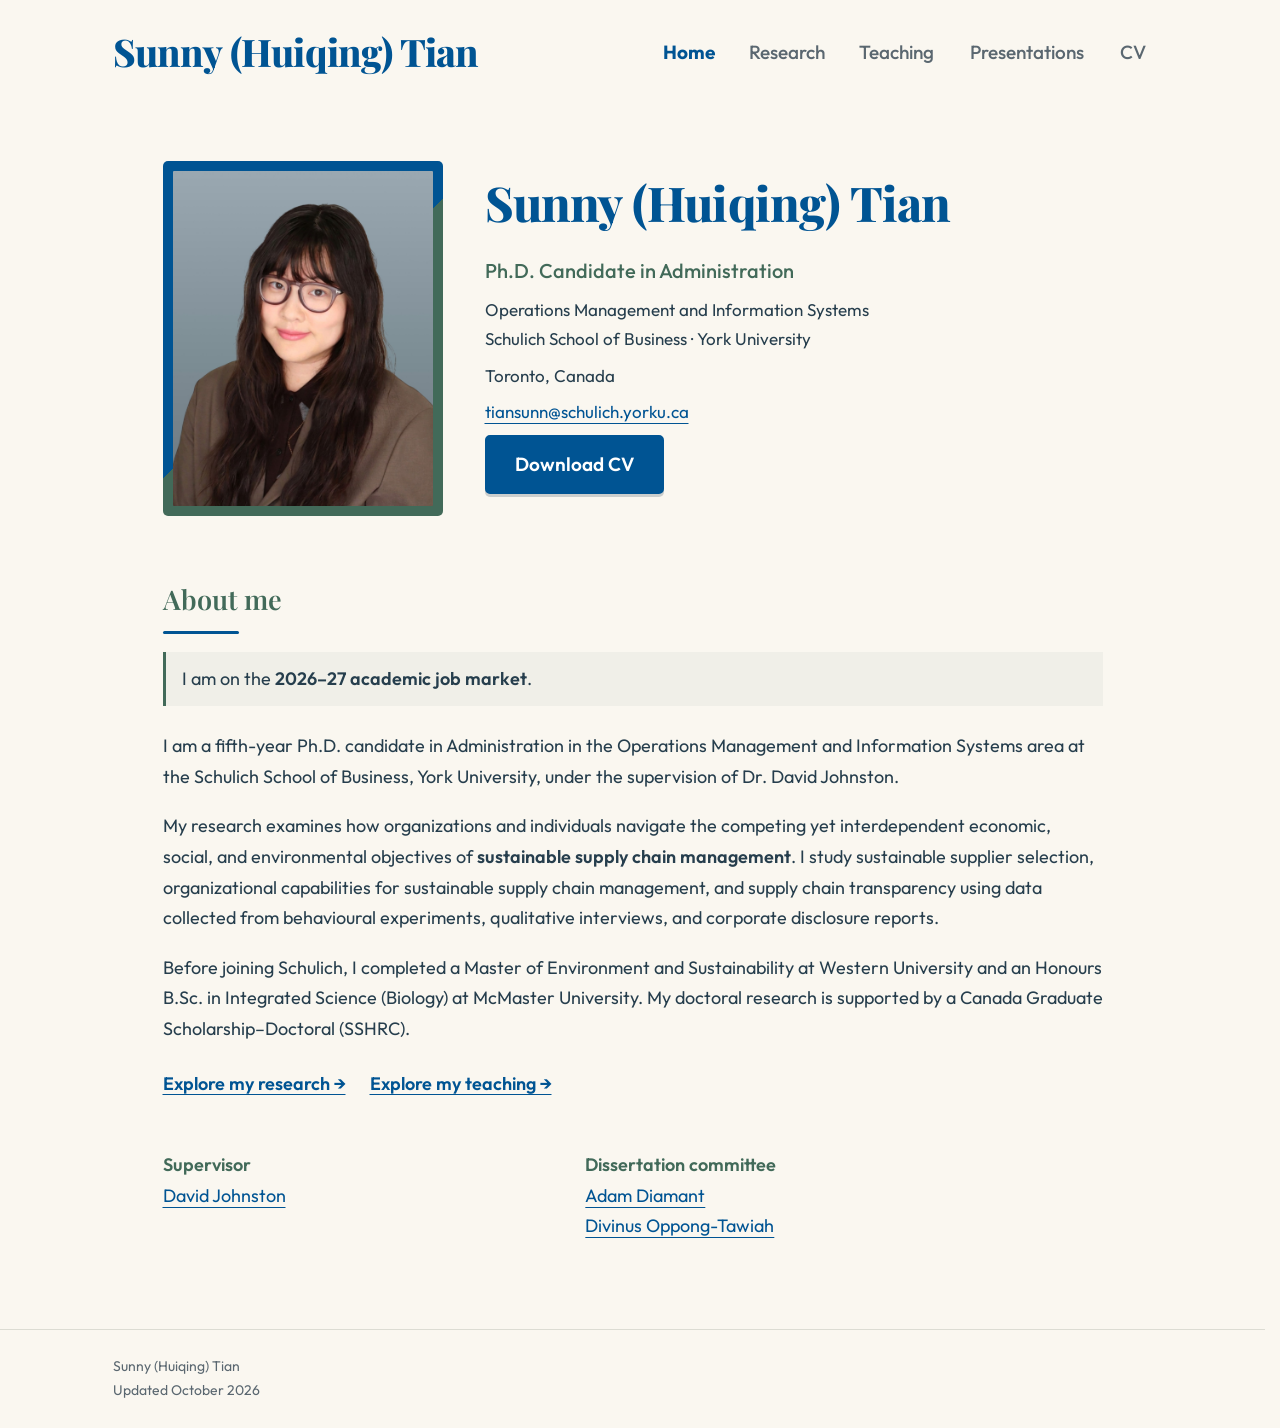
==== commit c6ba82d7: "Add files via upload" ====
--- a/index.html
+++ b/index.html
@@ -1,3 +1,3 @@
 <!doctype html>
-<html lang="en"><head><meta charset="utf-8"><meta name="viewport" content="width=device-width, initial-scale=1"><title>Home | Sunny (Huiqing) Tian</title><meta name="description" content="Sunny (Huiqing) Tian — research and teaching in sustainable supply chain management, behavioural operations, and operations management at Schulich School of Business, York University."><link rel="preconnect" href="https://fonts.googleapis.com"><link rel="preconnect" href="https://fonts.gstatic.com" crossorigin><link href="https://fonts.googleapis.com/css2?family=Playfair+Display:wght@600;700;800&amp;family=Outfit:wght@400;500;600;700&amp;display=swap" rel="stylesheet"><link rel="stylesheet" href="styles.css"><link rel="icon" href="favicon.ico" sizes="any"><link rel="icon" type="image/png" sizes="64x64" href="favicon.png"></head>
+<html lang="en"><head><meta charset="utf-8"><meta name="viewport" content="width=device-width, initial-scale=1"><title>Home | Sunny (Huiqing) Tian</title><meta name="description" content="Sunny (Huiqing) Tian — research and teaching in sustainable supply chain management, behavioural operations, and operations management at Schulich School of Business, York University."><link rel="preconnect" href="https://fonts.googleapis.com"><link rel="preconnect" href="https://fonts.gstatic.com" crossorigin><link href="https://fonts.googleapis.com/css2?family=Playfair+Display:ital,wght@0,600;0,700;0,800;1,600&amp;family=Outfit:wght@400;500;600;700&amp;display=swap" rel="stylesheet"><link rel="stylesheet" href="styles.css"><link rel="icon" href="favicon.ico" sizes="any"><link rel="icon" type="image/png" sizes="64x64" href="favicon.png"></head>
 <body class="index-page"><a class="skip" href="#main">Skip to content</a><header><div class="wrap"><a class="brand" href="index.html">Sunny <span class="name-middle">(Huiqing)</span> Tian</a><nav aria-label="Main navigation"><a href="index.html" aria-current="page">Home</a><a href="research.html">Research</a><a href="teaching.html">Teaching</a><a href="presentations.html">Presentations</a><a href="cv.html">CV</a></nav></div></header><main id="main" class="wrap"><div class="home"><section class="profile" aria-label="Profile and contact information"><div class="portrait"><div class="portrait-window"><img src="headshot.jpg" alt="Sunny (Huiqing) Tian"></div></div><div class="contact"><h1>Sunny <span>(Huiqing)</span> Tian</h1><p class="role">Ph.D. Candidate in Administration</p><p>Operations Management and Information Systems<br>Schulich School of Business · York University</p><p>Toronto, Canada</p><p><a href="mailto:tiansunn@schulich.yorku.ca">tiansunn@schulich.yorku.ca</a></p><p><a class="button" href="cv.pdf">Download CV</a></p></div></section><section class="about"><h2>About me</h2><p class="market-note">I am on the <strong>2026–27 academic job market</strong>.</p><p>I am a fifth-year Ph.D. candidate in Administration in the Operations Management and Information Systems area at the Schulich School of Business, York University, under the supervision of Dr. David Johnston.</p><p>My research examines how organizations and individuals navigate the competing yet interdependent economic, social, and environmental objectives of <strong>sustainable supply chain management</strong>. I study sustainable supplier selection, organizational capabilities for sustainable supply chain management, and supply chain transparency using data collected from behavioural experiments, qualitative interviews, and corporate disclosure reports.</p><p>Before joining Schulich, I completed a Master of Environment and Sustainability at Western University and an Honours B.Sc. in Integrated Science (Biology) at McMaster University. My doctoral research is supported by a Canada Graduate Scholarship–Doctoral (SSHRC).</p><div class="about-links"><a href="research.html">Explore my research →</a><a href="teaching.html">Explore my teaching →</a></div><div class="advisors"><p><strong>Supervisor</strong><br><a href="https://schulich.yorku.ca/faculty/david-johnston/">David Johnston</a></p><p><strong>Dissertation committee</strong><br><a href="https://schulich.yorku.ca/faculty/adam-diamant/">Adam Diamant</a><br><a href="https://schulich.yorku.ca/faculty/divinus-oppong-tawiah/">Divinus Oppong-Tawiah</a></p></div></section></div></main><footer class="site-footer"><div class="wrap">Sunny (Huiqing) Tian<br>Updated October 2026</div></footer><script src="name-hover.js" defer></script></body></html>
--- a/styles.css
+++ b/styles.css
@@ -1,7 +1,7 @@
 *{box-sizing:border-box}
 :root{--blue:#005493;--green:#426A59;--plum:#793D50;--ink:#263E4D;--muted:#5A6770;--paper:#FAF7F0;--header:#FAF7F0;--line:#DCDCD3;--display:"Playfair Display",Georgia,serif;--name:"Playfair Display",Georgia,serif;--title:"Playfair Display",Georgia,serif;--body:"Outfit",Arial,sans-serif}
 html{scroll-behavior:smooth}body{margin:0;background:var(--paper);color:var(--ink);font:17px/1.8 var(--body);--page-accent:var(--blue);--page-tint:#EDF2F5}.teaching-page{--page-accent:var(--green);--page-tint:#EEF2EC}.presentations-page{--page-accent:var(--plum);--page-tint:#F3EDF1}.cv-page{--page-accent:#465568;--page-tint:#EEF0F2}
-a{color:var(--page-accent);text-underline-offset:5px}a:hover{color:var(--plum)}a:focus-visible{outline:3px solid var(--page-accent);outline-offset:5px}.wrap{max-width:1120px;margin:auto;padding:0 40px}
+a{color:var(--page-accent);text-underline-offset:5px}a:hover{color:var(--page-accent)}a:focus-visible{outline:3px solid var(--page-accent);outline-offset:5px}.wrap{max-width:1120px;margin:auto;padding:0 40px}
 header{background:var(--header);border:0}header .wrap{display:flex;align-items:center;justify-content:space-between;gap:26px;padding-top:25px;padding-bottom:25px}.brand{font:600 42px/1.08 var(--name);color:var(--page-accent);text-decoration:none;letter-spacing:-1px;white-space:nowrap}.name-middle{font-style:italic;font-weight:600}nav{display:flex;gap:21px;flex-wrap:wrap;font:500 15px/1.5 var(--body)}nav a{color:var(--muted);text-decoration:none;padding:5px 0}nav a[aria-current=page]{color:var(--page-accent);font-weight:700}
 main{padding-top:48px!important;padding-bottom:64px!important;min-height:70vh}.home{max-width:940px;margin:auto}.content{max-width:920px;margin:auto}h1,h2,h3{line-height:1.3}h1,h2{font-family:var(--display);font-weight:400;color:var(--page-accent)}h1{font-size:44px;letter-spacing:-1px;margin:0 0 28px}h2{font-size:29px;margin:36px 0 18px}h2:first-child{margin-top:0}h3{font:700 22px/1.4 var(--title);color:var(--page-accent);margin:0 0 12px}p{margin:0 0 19px}strong{font-weight:600}
 .profile{display:grid;grid-template-columns:220px 1fr;gap:45px;align-items:center;padding:10px 0 34px;border-bottom:1px solid var(--line)}.profile h1{font:600 clamp(40px,4.5vw,54px)/1.08 var(--name);letter-spacing:-1px;margin:0 0 22px;color:var(--blue)}.profile h1 span{font-style:italic}.profile p{margin:8px 0;font-size:16px}.profile .role{font-size:20px;font-weight:500;color:var(--green)}.portrait{width:220px;height:285px;padding:8px;background:var(--green);border:2px solid #345746;border-radius:5px;box-shadow:7px 7px 0 #DCE4D9,0 12px 24px #263e4d14}.portrait-window{width:100%;height:100%;overflow:hidden;border-radius:1px}.portrait img{display:block;width:100%;height:100%;object-fit:cover;object-position:50% 42%;transform:scale(1.12);transform-origin:50% 42%}.about{margin-top:32px}.index-page .about h2{color:var(--green)}.market-note{border-left:3px solid var(--green);background:#EEF2EC;padding:13px 18px;margin:0 0 25px}.advisors{display:grid;grid-template-columns:1fr 1.3fr;gap:25px;margin:28px 0 0;padding:23px 0;border-top:1px solid var(--line)}.advisors p{margin:0}.advisors strong{color:var(--green)}.button{display:inline-block;background:var(--page-accent);color:white;padding:10px 21px;border-radius:4px;text-decoration:none;font-weight:500}.button:hover{background:var(--ink);color:#fff}
@@ -146,7 +146,7 @@
 .feedback p{font-size:18px;line-height:1.75}
 .project-tags{gap:10px;margin-top:20px}
 .project-tags li{font-size:15px;font-weight:500;padding:6px 12px;background:rgba(76,153,112,.22);border-radius:5px}
-.cv-page .wrap{max-width:1320px}
+.cv-page main.wrap{max-width:1320px}
 .cv-page .cv-download{max-width:1200px}
 .cv-preview{height:1100px;min-height:85vh}
 @media(max-width:620px){.cv-preview{height:85vh;min-height:600px}.project-tags li{font-size:14px}.feedback p{font-size:18px}}
@@ -169,3 +169,13 @@
 }
 
 .sessions-taught.single-session ul{columns:1}
+
+/* Stable page and navigation geometry across all sections */
+html{overflow-y:scroll}
+@supports (scrollbar-gutter:stable){html{overflow-y:auto;scrollbar-gutter:stable}}
+header nav a{flex:0 0 auto}
+header nav a:nth-child(1){width:3.2em}
+header nav a:nth-child(2){width:4.5em}
+header nav a:nth-child(3){width:4.5em}
+header nav a:nth-child(4){width:6.6em}
+header nav a:nth-child(5){width:1.7em}
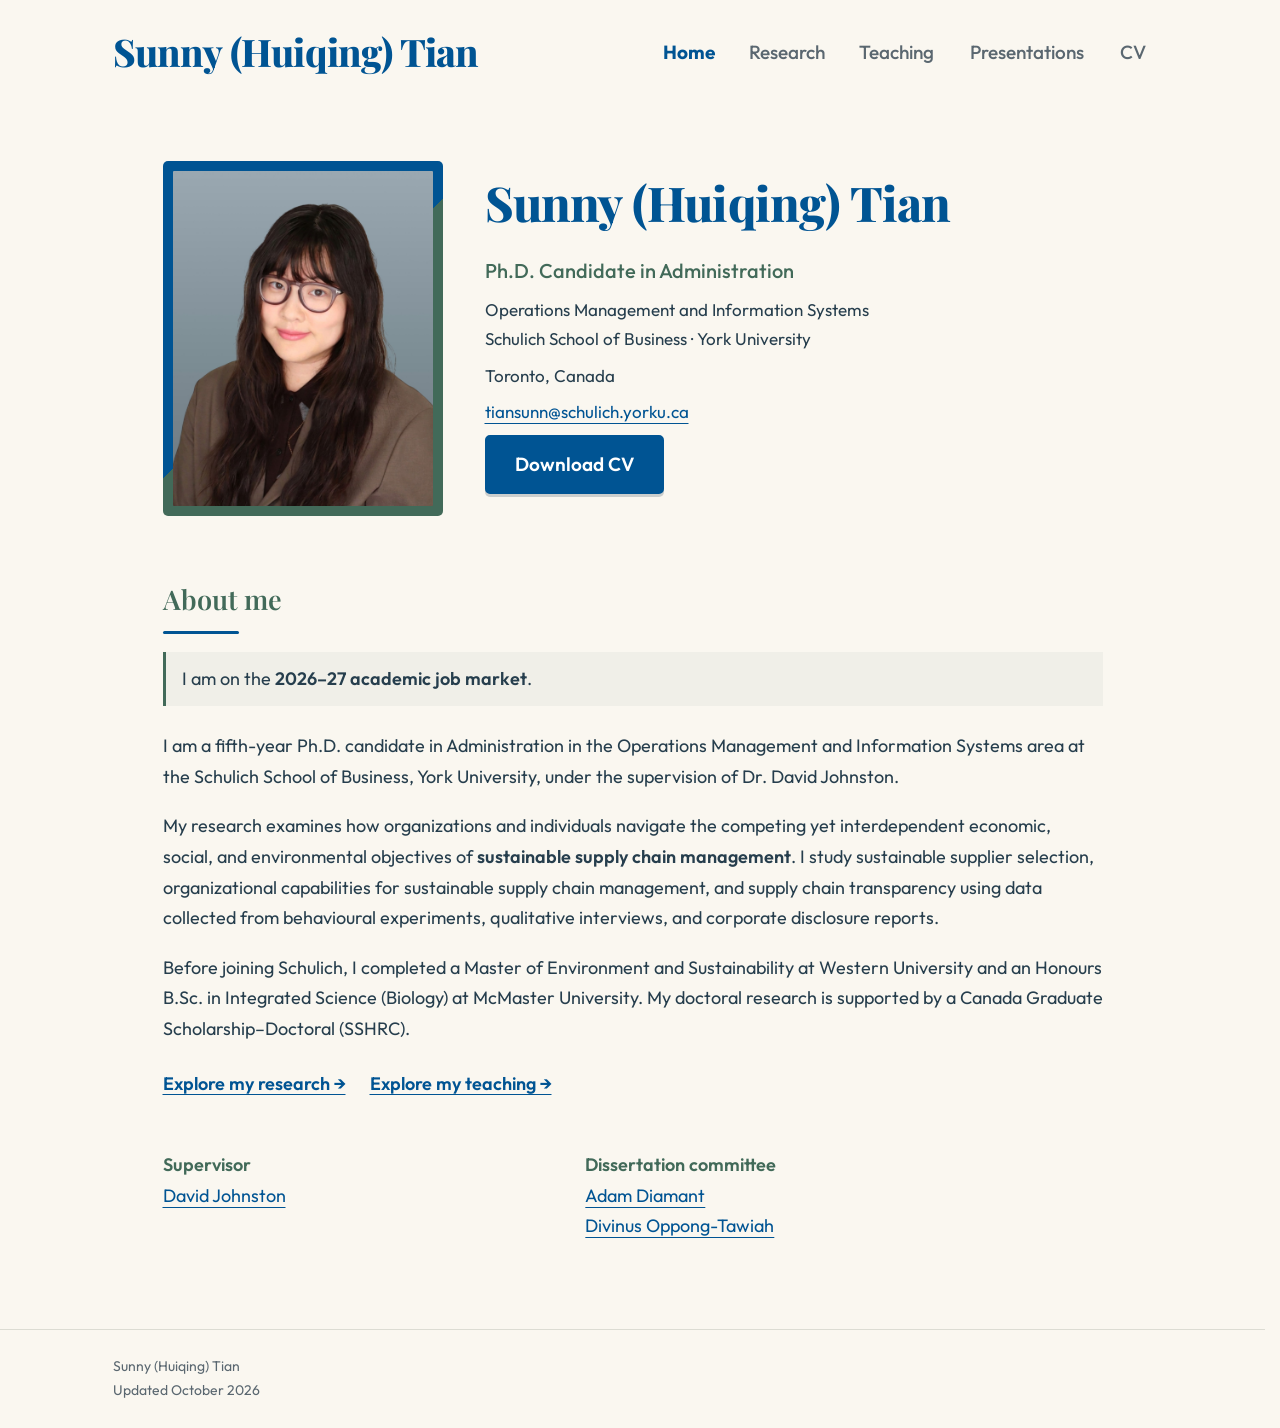
==== commit ec5d1978: "Add files via upload" ====
--- a/index.html
+++ b/index.html
@@ -1,3 +1,3 @@
 <!doctype html>
-<html lang="en"><head><meta charset="utf-8"><meta name="viewport" content="width=device-width, initial-scale=1"><title>Home | Sunny (Huiqing) Tian</title><meta name="description" content="Sunny (Huiqing) Tian — research and teaching in sustainable supply chain management, behavioural operations, and operations management at Schulich School of Business, York University."><link rel="preconnect" href="https://fonts.googleapis.com"><link rel="preconnect" href="https://fonts.gstatic.com" crossorigin><link href="https://fonts.googleapis.com/css2?family=Playfair+Display:ital,wght@0,600;0,700;0,800;1,600&amp;family=Outfit:wght@400;500;600;700&amp;display=swap" rel="stylesheet"><link rel="stylesheet" href="styles.css"><link rel="icon" href="favicon.ico" sizes="any"><link rel="icon" type="image/png" sizes="64x64" href="favicon.png"></head>
+<html lang="en"><head><meta charset="utf-8"><meta name="viewport" content="width=device-width, initial-scale=1"><title>Home | Sunny (Huiqing) Tian</title><meta name="description" content="Sunny (Huiqing) Tian — research and teaching in sustainable supply chain management, behavioural operations, and operations management at Schulich School of Business, York University."><link rel="preload" href="fonts/playfair-display-normal-800.ttf" as="font" type="font/ttf" crossorigin><link rel="preload" href="fonts/outfit-normal-400.ttf" as="font" type="font/ttf" crossorigin><link rel="stylesheet" href="styles.css?v=37"><link rel="icon" href="favicon.ico" sizes="any"><link rel="icon" type="image/png" sizes="64x64" href="favicon.png"></head>
 <body class="index-page"><a class="skip" href="#main">Skip to content</a><header><div class="wrap"><a class="brand" href="index.html">Sunny <span class="name-middle">(Huiqing)</span> Tian</a><nav aria-label="Main navigation"><a href="index.html" aria-current="page">Home</a><a href="research.html">Research</a><a href="teaching.html">Teaching</a><a href="presentations.html">Presentations</a><a href="cv.html">CV</a></nav></div></header><main id="main" class="wrap"><div class="home"><section class="profile" aria-label="Profile and contact information"><div class="portrait"><div class="portrait-window"><img src="headshot.jpg" alt="Sunny (Huiqing) Tian"></div></div><div class="contact"><h1>Sunny <span>(Huiqing)</span> Tian</h1><p class="role">Ph.D. Candidate in Administration</p><p>Operations Management and Information Systems<br>Schulich School of Business · York University</p><p>Toronto, Canada</p><p><a href="mailto:tiansunn@schulich.yorku.ca">tiansunn@schulich.yorku.ca</a></p><p><a class="button" href="cv.pdf">Download CV</a></p></div></section><section class="about"><h2>About me</h2><p class="market-note">I am on the <strong>2026–27 academic job market</strong>.</p><p>I am a fifth-year Ph.D. candidate in Administration in the Operations Management and Information Systems area at the Schulich School of Business, York University, under the supervision of Dr. David Johnston.</p><p>My research examines how organizations and individuals navigate the competing yet interdependent economic, social, and environmental objectives of <strong>sustainable supply chain management</strong>. I study sustainable supplier selection, organizational capabilities for sustainable supply chain management, and supply chain transparency using data collected from behavioural experiments, qualitative interviews, and corporate disclosure reports.</p><p>Before joining Schulich, I completed a Master of Environment and Sustainability at Western University and an Honours B.Sc. in Integrated Science (Biology) at McMaster University. My doctoral research is supported by a Canada Graduate Scholarship–Doctoral (SSHRC).</p><div class="about-links"><a href="research.html">Explore my research →</a><a href="teaching.html">Explore my teaching →</a></div><div class="advisors"><p><strong>Supervisor</strong><br><a href="https://schulich.yorku.ca/faculty/david-johnston/">David Johnston</a></p><p><strong>Dissertation committee</strong><br><a href="https://schulich.yorku.ca/faculty/adam-diamant/">Adam Diamant</a><br><a href="https://schulich.yorku.ca/faculty/divinus-oppong-tawiah/">Divinus Oppong-Tawiah</a></p></div></section></div></main><footer class="site-footer"><div class="wrap">Sunny (Huiqing) Tian<br>Updated October 2026</div></footer><script src="name-hover.js" defer></script></body></html>
--- a/styles.css
+++ b/styles.css
@@ -1,3 +1,59 @@
+@font-face {
+  font-family: 'Outfit';
+  font-style: normal;
+  font-weight: 400;
+  font-display: block;
+  src: url(fonts/outfit-normal-400.ttf) format('truetype');
+}
+@font-face {
+  font-family: 'Outfit';
+  font-style: normal;
+  font-weight: 500;
+  font-display: block;
+  src: url(fonts/outfit-normal-500.ttf) format('truetype');
+}
+@font-face {
+  font-family: 'Outfit';
+  font-style: normal;
+  font-weight: 600;
+  font-display: block;
+  src: url(fonts/outfit-normal-600.ttf) format('truetype');
+}
+@font-face {
+  font-family: 'Outfit';
+  font-style: normal;
+  font-weight: 700;
+  font-display: block;
+  src: url(fonts/outfit-normal-700.ttf) format('truetype');
+}
+@font-face {
+  font-family: 'Playfair Display';
+  font-style: italic;
+  font-weight: 600;
+  font-display: block;
+  src: url(fonts/playfair-display-italic-600.ttf) format('truetype');
+}
+@font-face {
+  font-family: 'Playfair Display';
+  font-style: normal;
+  font-weight: 600;
+  font-display: block;
+  src: url(fonts/playfair-display-normal-600.ttf) format('truetype');
+}
+@font-face {
+  font-family: 'Playfair Display';
+  font-style: normal;
+  font-weight: 700;
+  font-display: block;
+  src: url(fonts/playfair-display-normal-700.ttf) format('truetype');
+}
+@font-face {
+  font-family: 'Playfair Display';
+  font-style: normal;
+  font-weight: 800;
+  font-display: block;
+  src: url(fonts/playfair-display-normal-800.ttf) format('truetype');
+}
 *{box-sizing:border-box}
 :root{--blue:#005493;--green:#426A59;--plum:#793D50;--ink:#263E4D;--muted:#5A6770;--paper:#FAF7F0;--header:#FAF7F0;--line:#DCDCD3;--display:"Playfair Display",Georgia,serif;--name:"Playfair Display",Georgia,serif;--title:"Playfair Display",Georgia,serif;--body:"Outfit",Arial,sans-serif}
 html{scroll-behavior:smooth}body{margin:0;background:var(--paper);color:var(--ink);font:17px/1.8 var(--body);--page-accent:var(--blue);--page-tint:#EDF2F5}.teaching-page{--page-accent:var(--green);--page-tint:#EEF2EC}.presentations-page{--page-accent:var(--plum);--page-tint:#F3EDF1}.cv-page{--page-accent:#465568;--page-tint:#EEF0F2}
@@ -146,8 +202,8 @@
 .feedback p{font-size:18px;line-height:1.75}
 .project-tags{gap:10px;margin-top:20px}
 .project-tags li{font-size:15px;font-weight:500;padding:6px 12px;background:rgba(76,153,112,.22);border-radius:5px}
-.cv-page main.wrap{max-width:1320px}
-.cv-page .cv-download{max-width:1200px}
+.cv-page main.wrap{max-width:1120px}
+.cv-page .cv-download{max-width:920px}
 .cv-preview{height:1100px;min-height:85vh}
 @media(max-width:620px){.cv-preview{height:85vh;min-height:600px}.project-tags li{font-size:14px}.feedback p{font-size:18px}}
 
@@ -179,3 +235,10 @@
 header nav a:nth-child(3){width:4.5em}
 header nav a:nth-child(4){width:6.6em}
 header nav a:nth-child(5){width:1.7em}
+
+/* Contain the PDF viewer so loading cannot resize the page layout. */
+.cv-preview-frame{position:relative;width:100%;height:1100px;margin-top:28px;overflow:hidden;border:1px solid var(--line);border-radius:5px;background:#fff;contain:layout paint}
+.cv-preview-frame .cv-preview{position:absolute;inset:0;display:block;width:100%;height:100%;min-height:0;margin:0;border:0;border-radius:0}
+@media(max-width:620px){.cv-preview-frame{height:600px}}
+
+.cv-preview-placeholder{height:100%;display:flex;align-items:center;justify-content:center;flex-direction:column;gap:18px;padding:24px;text-align:center}.cv-preview-placeholder p{margin:0}.cv-preview-placeholder .button{cursor:pointer}
